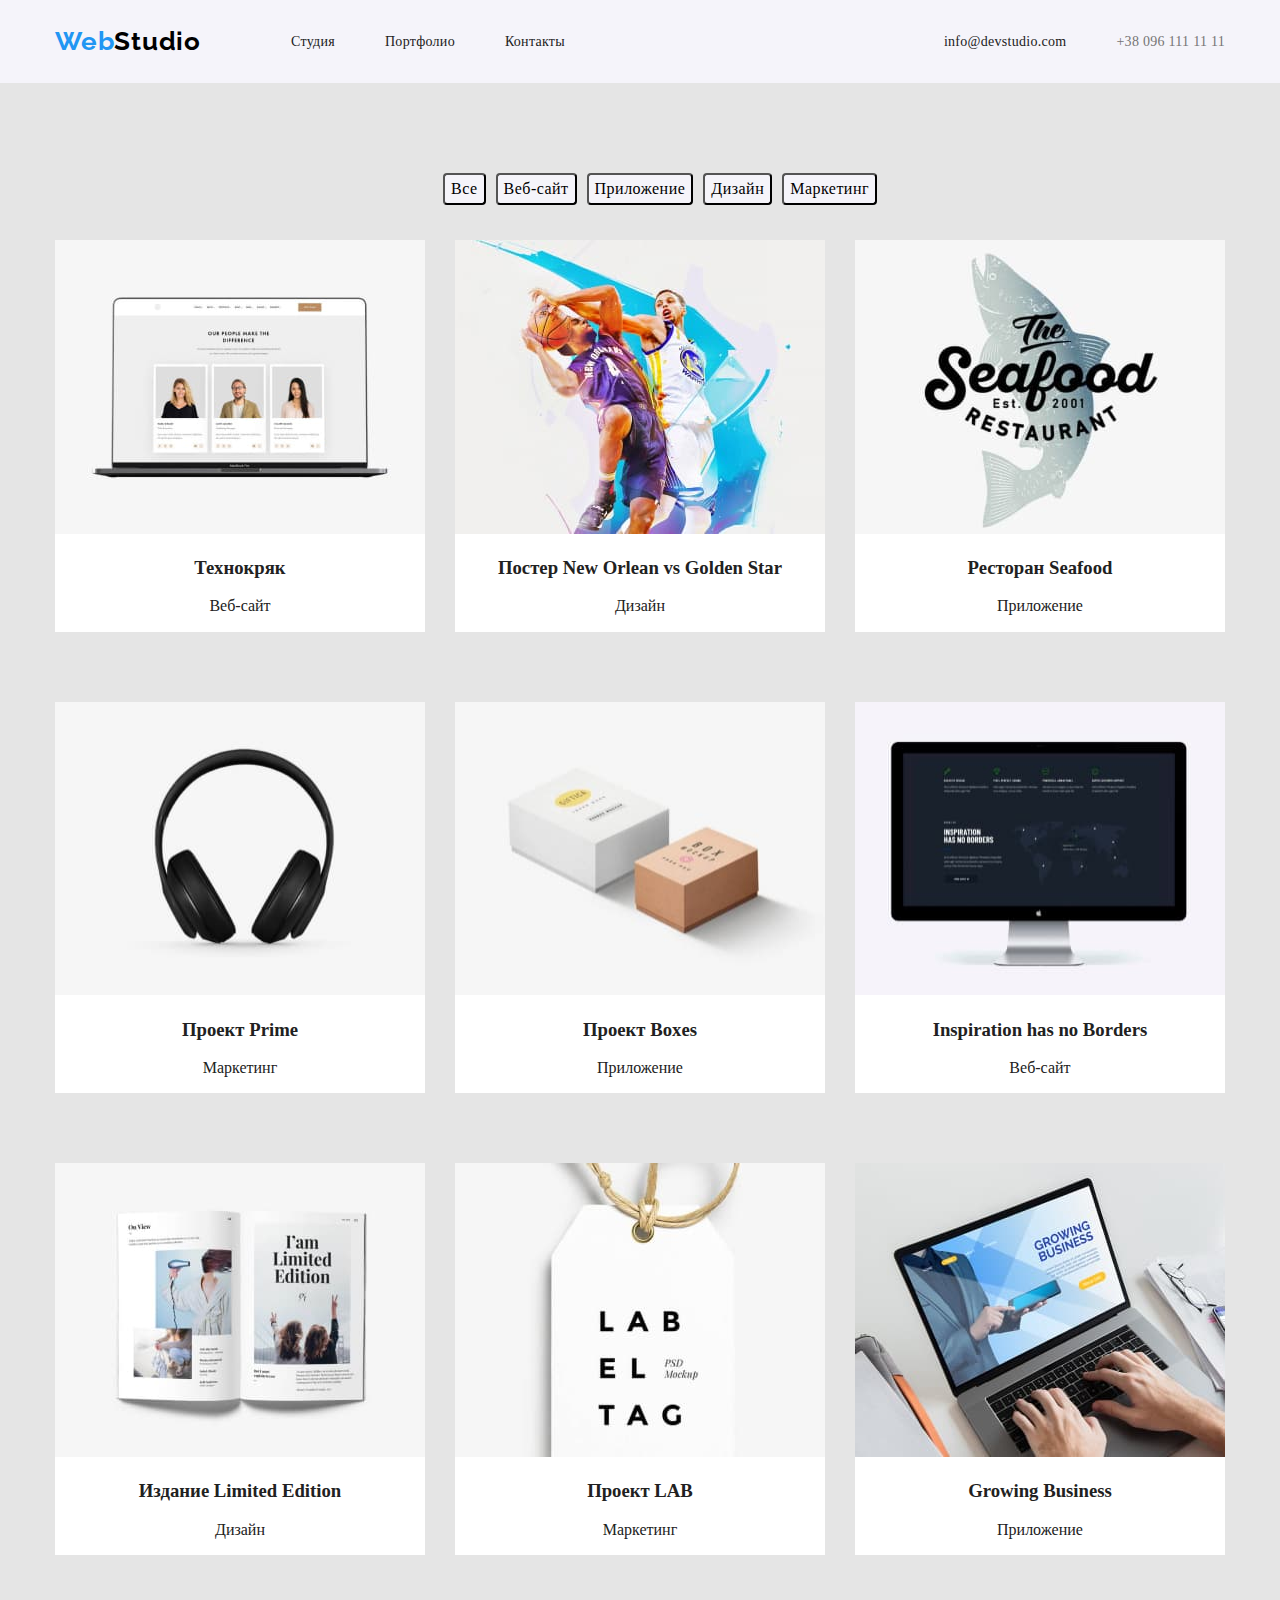
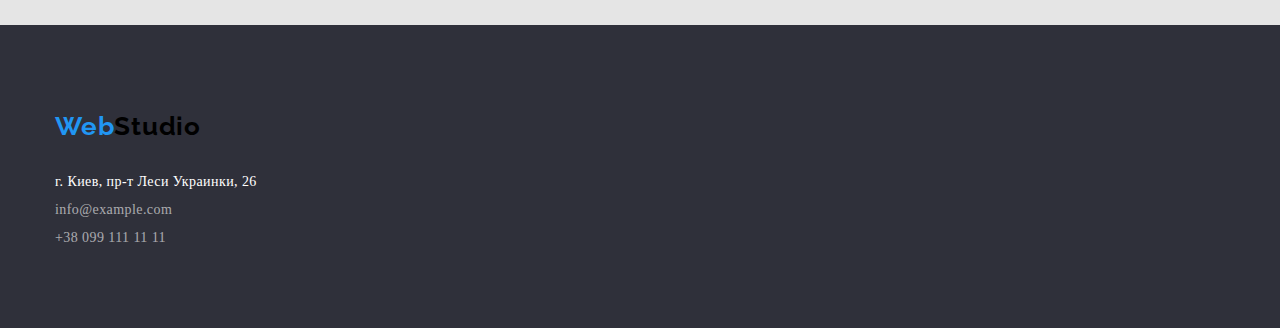
==== portfolio.html @ c4029fe8 "upload" ====
<!DOCTYPE html>
<html lang="ru">
  <head>
    <meta charset="UTF-8" />
    <meta http-equiv="X-UA-Compatible" content="IE=edge" />
    <meta name="viewport" content="width=device-width, initial-scale=1.0" />
    <title>Portfolio</title>
    <link rel="stylesheet" href="./style.css/modern-normalize.css" />
    <link rel="stylesheet" href="./style.css/style.css" />
    <link rel="preconnect" href="https://fonts.googleapis.com" />
    <link rel="preconnect" href="https://fonts.gstatic.com" crossorigin />
    <link
      href="https://fonts.googleapis.com/css2?family=Raleway:wght@700&family=Roboto:wght@400;500;700;900&display=swap"
      rel="stylesheet"
    />
  </head>

  <body>
    <div class="body">
      <!--Шапка сайта-->
      <header class="head">
        <div class="container">
          <div class="top-head">
            <h3 class="logo">
              <a href="./index.html"
                ><span class="first-logo">Web</span
                ><span class="second-logo">Studio</span></a
              >
            </h3>

            <nav>
              <ul class="menu">
                <li><a class="menu-link" href="./index.html">Студия</a></li>
                <li>
                  <a class="menu-link" href="./portfolio.html">Портфолио</a>
                </li>
                <li><a class="menu-link" href="#">Контакты</a></li>
              </ul>
            </nav>

            <ul class="menu-tel">
              <li>
                <a class="menu-link" href="mailto:info@devstudio.com"
                  >info@devstudio.com</a
                >
              </li>
              <li></li>
              <li>
                <a class="menu-number" href="tel:+380961111111"
                  >+38 096 111 11 11</a
                >
              </li>
            </ul>
          </div>
        </div>
      </header>

      <!--Портфолио-->
      <main class="portfolio-main">
        <div class="container">
          <ul class="portfolio-menu">
            <li><button class="portfolio-button" type="button">Все</button></li>
            <li>
              <button class="portfolio-button" type="button">Веб-сайт</button>
            </li>
            <li>
              <button class="portfolio-button" type="button">Приложение</button>
            </li>
            <li>
              <button class="portfolio-button" type="button">Дизайн</button>
            </li>
            <li>
              <button class="portfolio-button" type="button">Маркетинг</button>
            </li>
          </ul>

          <ul class="portfolio">
            <li>
              <img
                class="portfolio-foto"
                src="./images/img1.jpg"
                alt="лептоп"
              />
              <h3>Технокряк</h3>
              <p>Веб-сайт</p>
            </li>
            <li>
              <img
                class="portfolio-foto"
                src="./images/img2.jpg"
                alt="баскетболисты"
              />
              <h3>Постер New Orlean vs Golden Star</h3>
              <p>Дизайн</p>
            </li>
            <li>
              <img
                class="portfolio-foto"
                src="./images/img3.jpg"
                alt="ресторанный лейбл"
              />
              <h3>Ресторан Seafood</h3>
              <p>Приложение</p>
            </li>
            <li>
              <img
                class="portfolio-foto"
                src="./images/img4.jpg"
                alt="наушники"
              />
              <h3>Проект Prime</h3>
              <p>Маркетинг</p>
            </li>
            <li>
              <img
                class="portfolio-foto"
                src="./images/img5.jpg"
                alt="две коробки"
              />
              <h3>Проект Boxes</h3>
              <p>Приложение</p>
            </li>
            <li>
              <img
                class="portfolio-foto"
                src="./images/img6.jpg"
                alt="монитор"
              />
              <h3>Inspiration has no Borders</h3>
              <p>Веб-сайт</p>
            </li>
            <li>
              <img
                class="portfolio-foto"
                src="./images/img7.jpg"
                alt="буклет"
              />
              <h3>Издание Limited Edition</h3>
              <p>Дизайн</p>
            </li>
            <li>
              <img class="portfolio-foto" src="./images/img8.jpg" alt="лейбл" />
              <h3>Проект LAB</h3>
              <p>Маркетинг</p>
            </li>
            <li>
              <img
                class="portfolio-foto"
                src="./images/img9.jpg"
                alt="ноутбук"
              />
              <h3>Growing Business</h3>
              <p>Приложение</p>
            </li>
          </ul>
        </div>
      </main>

      <!-- Подвал -->
      <footer class="footer">
        <div class="container">
          <div class="footer-logo">
            <h3 class="logo">
              <a href="#"
                ><span class="first-logo">Web</span
                ><span class="second-logo">Studio</span></a
              >
            </h3>
          </div>
          <address>
            <ul class="footer-adress">
              <li>
                <a
                  class="footer-adress-str"
                  href="https://goo.gl/maps/uQqDVaKPQXahRZEBA"
                >
                  г. Киев, пр-т Леси Украинки, 26</a
                >
              </li>
              <li>
                <a class="footer-mail" href="maiolto:info@example.com"
                  >info@example.com</a
                >
              </li>
              <li>
                <a class="footer-mail" href="tel:+380991111111"
                  >+38 099 111 11 11</a
                >
              </li>
            </ul>
          </address>
        </div>
      </footer>
    </div>
  </body>
</html>
---- style.css/style.css ----
:root {
  --background-main: #ffffff;
  --background-hero: #2f303a;
  --total-color: #e5e5e5;
  --team-color: #f5f4fa;
  --blue: #2196f3;
  --text-color: #212121;

  --logofont: Raleway;
  --mainfont: Roboto;
}
/*------------------------------------------------------------*/

.body {
  font-family: var(--mainfont) Verdana, Geneva, Tahoma;
  color: var(--text-color);
}

.container {
  width: 1200px;
  margin-left: auto;
  margin-right: auto;
  margin-bottom: 0px;
  padding-left: 15px;
  padding-right: 15px;
  /* border: 1px #000 solid; */
}
/*------------------------------------------------------------*/

/*Шапка сайта*/
.head {
  background-color: var(--team-color);

}

.top-head {
  display: flex;
  align-items: center;

}

.first-logo {
  color: var(--blue);

}

.second-logo {
  color: #000;

}

.logo {
  margin-right: 90px;

  font-family: var(--logofont);
  font-weight: 700;
  font-size: 26px;
  line-height: 1.2;
  letter-spacing: 0.03em;

}

.logo a {
  text-decoration: none;

}

.menu {
  display: flex;
  padding-left: 0;

  font-weight: 500;
  font-size: 14px;
  line-height: 1.1;
  letter-spacing: 0.02em;

  list-style: none;
}

.menu a {
  text-decoration: none;

}

.menu :not(:first-child) {
  margin-left: 50px;

}

.menu-link {
  padding-top: 10px;
  padding-bottom: 10px;

  font-weight: 500;
  font-size: 14px;
  line-height: 1.1;
  letter-spacing: 0.02em;

  color: #212121;
  text-decoration: none;
  
}

.menu-link:hover,
.menu-link:focus {
  color: var(--blue);

}

.menu-tel {
  display: flex;

  margin-left: auto;
  padding-left: 0;

  list-style: none;
}


.menu-number {
  padding-top: 10px;
  padding-bottom: 10px;
  margin-left: 50px;

  font-weight: 500;
  font-size: 14px;
  line-height: 1.1;
  letter-spacing: 0.02em;

  color: #757575;
  text-decoration: none;
}

.menu-number:hover,
.menu-number:focus {
  color: var(--blue);
}

/*------------------------------------------------------------*/
/*Герой*/
.hero {
  padding-top: 200px;
  padding-bottom: 200px;

  background-color: var(--background-hero);

  text-align: center;
}
.hero-text {
  margin-top: 0px;
  margin-bottom: 0;
  padding-top: 0;
  

  font-weight: 900;
  font-size: 44px;
  line-height: 1.4;
  letter-spacing: 0.06em;
  text-transform: uppercase;

  color: #ffffff;
}

.hero-button {
  min-width: 200px;
  margin-top: 40px;
  border-radius: 5px;
  padding: 10px 32px;

  font-weight: 700;
  font-size: 16px;
  line-height: 1.9;
  letter-spacing: 0.06em;

  border-style: inherit;
  background-color: var(--blue);
  color: #ffffff;
}

/*------------------------------------------------------------*/
/*Приимущества*/

.advantages-block{
  padding-top: 80px;
  padding-bottom: 80px;

}

.advantages {
  /* text-align: center; */
  padding-left: 0;
  margin-top: 0;
  margin-bottom: 0;
  gap: 30px;
  padding-top: 0;

  display: flex;
  justify-content: space-between;

  list-style: none;

}

.cadvantages h3 {
  font-weight: 700;
  font-size: 14px;
  line-height: 1.1;
  letter-spacing: 0.03em;
  text-transform: uppercase;

}

.advantages p {
  font-weight: 400;
  font-size: 14px;
  line-height: 24px;
  letter-spacing: 0.03em;

  color: #757575;
}

/*------------------------------------------------------------*/
/*Задачи*/

.task-container{
  padding-top:20px ;
  padding-bottom: 90px;

}

.task-text {
  margin-top: 0;
  margin-bottom: 50px;

  font-weight: 700;
  font-size: 36px;
  line-height: 1.2;
  text-align: center;
  letter-spacing: 0.03em;

}

.task-photo {
  padding-left: 0;
  margin-bottom: 0;
  margin-top: 0;

  display: flex;
  justify-content: space-between;
  
  list-style: none;

}

/*------------------------------------------------------------*/
/*Команда*/
.team {
  padding-top: 90px;
  padding-bottom: 90px;

  background-color: var(--team-color);

}
.team-text {
  margin-top: 0;
  margin-bottom: 50px;

  font-weight: 700;
  font-size: 36px;
  line-height: 1.2;
  text-align: center;
  letter-spacing: 0.03em;

}

.team-photo {
  padding-left: 0;
  margin-top: 0;
  margin-bottom: 0;

  display: flex;
  justify-content: space-between;

  list-style: none;

}
.team-photo h3 {
  font-weight: 500;
  font-size: 16px;
  line-height: 1.2;
  text-align: center;
  letter-spacing: 0.03em;

}

.team-photo > li {
  background-color: var(--background-main);
  
  box-shadow: 0px 1px 3px rgba(0, 0, 0, 0.12), 0px 1px 1px rgba(0, 0, 0, 0.14), 0px 2px 1px rgba(0, 0, 0, 0.2);
  border-radius: 0px 0px 4px 4px;
}

.team-photo p {
  font-style: normal;
  font-weight: 400;
  font-size: 16px;
  line-height: 1.2;
  text-align: center;
  letter-spacing: 0.03em;

  color: #757575;

}
/*------------------------------------------------------------*/
/* Подвал */
.footer {
  padding-top: 60px;
  padding-bottom: 60px;

  background-color: var(--background-hero);

}
.footer-logo {
  padding-top: 0;
  
}

.footer-adress {
  margin-top: 0;
  padding-left: 0;
  
  list-style: none;

}

.footer-adress a {
  text-decoration: none;

}

.footer-adress-str {
  font-style: normal;
  font-weight: 400;
  font-size: 14px;
  line-height: 2;
  letter-spacing: 0.03em;

  color: #ffffff;

}

.footer-adress-str:hover,
.footer-adress-str:focus {
  color: var(--blue);

}

.footer-mail {
  font-style: normal;
  font-weight: 400;
  font-size: 14px;
  line-height: 2;
  letter-spacing: 0.03em;

  color: rgba(255, 255, 255, 0.6);

}

.footer-mail:hover,
.footer-mail:focus {
  color: var(--blue);

}

/*------------------------------------------------------------*/
.portfolio-main {
  padding-top: 90px;

  background-color: #e5e5e5;
  
}

.portfolio {
  display: flex;
  flex-wrap: wrap;

  padding-left: 0px;
  margin-top: 35px;
  margin-bottom: 0;

  list-style: none;
  text-align: center;
  
}


.portfolio > li {

  margin-bottom: 70px;
  margin-right: 30px;
  width: calc((100% - 60px) /3);

  background-color: var(--background-main);

}
.portfolio > li:nth-child(3n){
  margin-right: 0;

}

.portfolio-foto {
  width:100%;
  
}
.portfolio-menu {
  display: flex;
  justify-content: center;
  gap: 10px;
  margin-top: 0;
  list-style: none;

}

.portfolio-button {
  margin-top: 0;
  border-radius: 4px;

  /* font-style: normal; */
  font-weight: 500;
  font-size: 16px;
  line-height: 1.6;
  text-align: center;
  letter-spacing: 0.03em;

  background: #f5f4fa;
  
  cursor: pointer;
}
.portfolio-button:hover,
.portfolio-button:focus {
  color: #ffffff;
  background: #2196f3;
  box-shadow: 0px 3px 1px rgba(0, 0, 0, 0.1), 0px 1px 2px rgba(0, 0, 0, 0.08),
    0px 2px 2px rgba(0, 0, 0, 0.12);
}
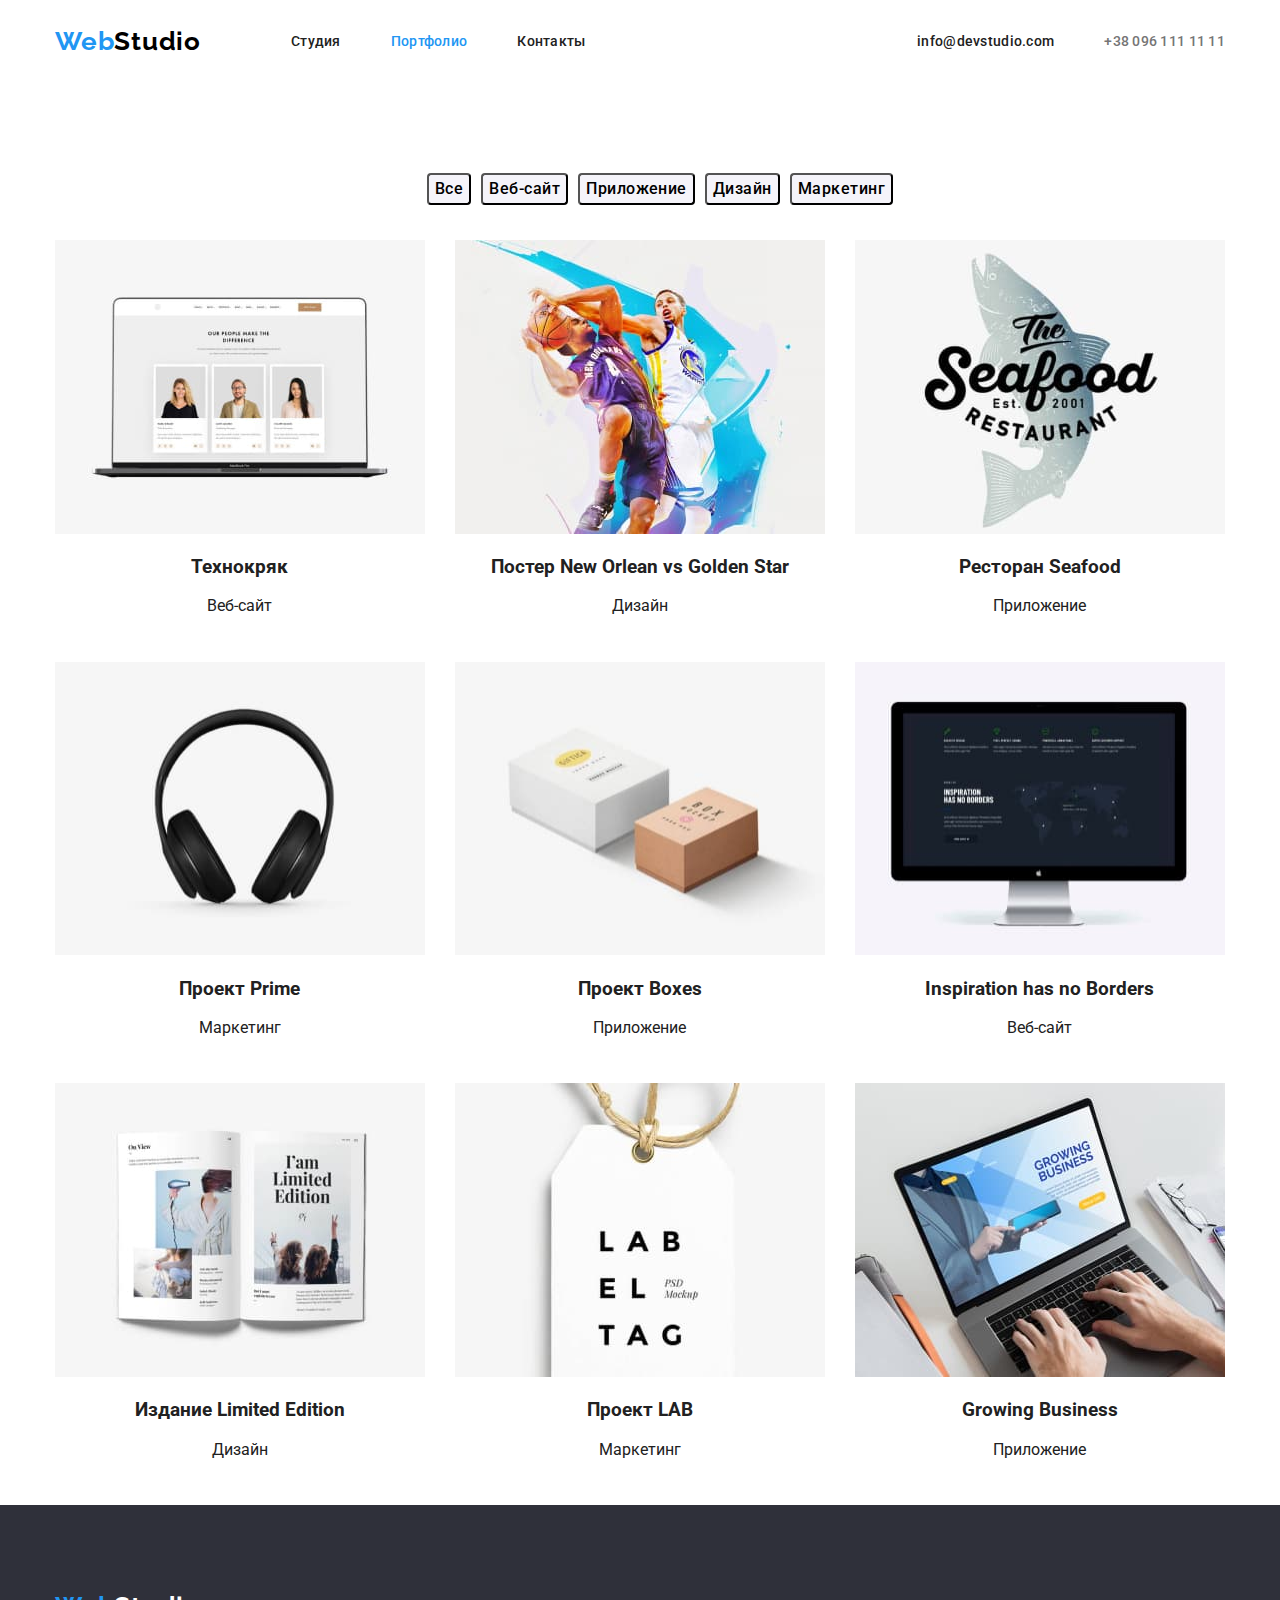
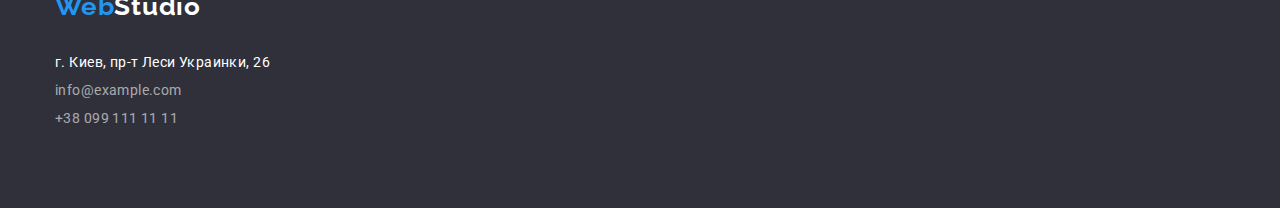
==== commit 0f20d3a7: "modified" ====
--- a/portfolio.html
+++ b/portfolio.html
@@ -15,8 +15,8 @@
     />
   </head>
 
-  <body>
-    <div class="body">
+  <body  class="body">
+    
       <!--Шапка сайта-->
       <header class="head">
         <div class="container">
@@ -32,7 +32,7 @@
               <ul class="menu">
                 <li><a class="menu-link" href="./index.html">Студия</a></li>
                 <li>
-                  <a class="menu-link" href="./portfolio.html">Портфолио</a>
+                  <a class="menu-link, activ" href="./portfolio.html">Портфолио</a>
                 </li>
                 <li><a class="menu-link" href="#">Контакты</a></li>
               </ul>
@@ -75,7 +75,7 @@
           </ul>
 
           <ul class="portfolio">
-            <li>
+            <li><a href="#">
               <img
                 class="portfolio-foto"
                 src="./images/img1.jpg"
@@ -83,8 +83,9 @@
               />
               <h3>Технокряк</h3>
               <p>Веб-сайт</p>
-            </li>
-            <li>
+            </a>
+            </li>
+            <li><a href="#">
               <img
                 class="portfolio-foto"
                 src="./images/img2.jpg"
@@ -92,8 +93,9 @@
               />
               <h3>Постер New Orlean vs Golden Star</h3>
               <p>Дизайн</p>
-            </li>
-            <li>
+            </a>
+            </li>
+            <li><a href="#">
               <img
                 class="portfolio-foto"
                 src="./images/img3.jpg"
@@ -101,8 +103,9 @@
               />
               <h3>Ресторан Seafood</h3>
               <p>Приложение</p>
-            </li>
-            <li>
+            </a>
+            </li>
+            <li><a href="#">
               <img
                 class="portfolio-foto"
                 src="./images/img4.jpg"
@@ -110,8 +113,9 @@
               />
               <h3>Проект Prime</h3>
               <p>Маркетинг</p>
-            </li>
-            <li>
+            </a>
+            </li>
+            <li><a href="#">
               <img
                 class="portfolio-foto"
                 src="./images/img5.jpg"
@@ -119,8 +123,9 @@
               />
               <h3>Проект Boxes</h3>
               <p>Приложение</p>
-            </li>
-            <li>
+            </a>
+            </li>
+            <li><a href="#">
               <img
                 class="portfolio-foto"
                 src="./images/img6.jpg"
@@ -128,8 +133,9 @@
               />
               <h3>Inspiration has no Borders</h3>
               <p>Веб-сайт</p>
-            </li>
-            <li>
+            </a>
+            </li>
+            <li><a href="#">
               <img
                 class="portfolio-foto"
                 src="./images/img7.jpg"
@@ -137,13 +143,15 @@
               />
               <h3>Издание Limited Edition</h3>
               <p>Дизайн</p>
-            </li>
-            <li>
+            </a>
+            </li>
+            <li><a href="#">
               <img class="portfolio-foto" src="./images/img8.jpg" alt="лейбл" />
               <h3>Проект LAB</h3>
               <p>Маркетинг</p>
-            </li>
-            <li>
+            </a>
+            </li>
+            <li><a href="">
               <img
                 class="portfolio-foto"
                 src="./images/img9.jpg"
@@ -151,6 +159,7 @@
               />
               <h3>Growing Business</h3>
               <p>Приложение</p>
+            </a>
             </li>
           </ul>
         </div>
@@ -163,7 +172,7 @@
             <h3 class="logo">
               <a href="#"
                 ><span class="first-logo">Web</span
-                ><span class="second-logo">Studio</span></a
+                ><span class="second-logo-footer">Studio</span></a
               >
             </h3>
           </div>
@@ -191,6 +200,6 @@
           </address>
         </div>
       </footer>
-    </div>
+    
   </body>
 </html>
--- a/style.css/style.css
+++ b/style.css/style.css
@@ -12,7 +12,7 @@
 /*------------------------------------------------------------*/
 
 .body {
-  font-family: var(--mainfont) Verdana, Geneva, Tahoma;
+  font-family: var(--mainfont), sans-serif;
   color: var(--text-color);
 }
 
@@ -28,10 +28,6 @@
 /*------------------------------------------------------------*/
 
 /*Шапка сайта*/
-.head {
-  background-color: var(--team-color);
-
-}
 
 .top-head {
   display: flex;
@@ -47,6 +43,12 @@
 .second-logo {
   color: #000;
 
+}
+
+
+
+.second-logo-footer{
+  color: var(--background-main);
 }
 
 .logo {
@@ -86,6 +88,11 @@
   margin-left: 50px;
 
 }
+.menu-link,
+.activ{
+  color: var(--blue);
+
+}
 
 .menu-link {
   padding-top: 10px;
@@ -96,10 +103,12 @@
   line-height: 1.1;
   letter-spacing: 0.02em;
 
-  color: #212121;
-  text-decoration: none;
-  
-}
+  color: var(--text-color);
+  text-decoration: none;
+  
+}
+
+
 
 .menu-link:hover,
 .menu-link:focus {
@@ -158,7 +167,7 @@
   letter-spacing: 0.06em;
   text-transform: uppercase;
 
-  color: #ffffff;
+  color: var(--background-main);
 }
 
 .hero-button {
@@ -174,7 +183,7 @@
 
   border-style: inherit;
   background-color: var(--blue);
-  color: #ffffff;
+  color: var(--background-main);
 }
 
 /*------------------------------------------------------------*/
@@ -201,12 +210,13 @@
 
 }
 
-.cadvantages h3 {
+.advantages h3 {
   font-weight: 700;
   font-size: 14px;
   line-height: 1.1;
   letter-spacing: 0.03em;
   text-transform: uppercase;
+
 
 }
 
@@ -345,7 +355,7 @@
   line-height: 2;
   letter-spacing: 0.03em;
 
-  color: #ffffff;
+  color: var(--background-main);
 
 }
 
@@ -375,8 +385,6 @@
 /*------------------------------------------------------------*/
 .portfolio-main {
   padding-top: 90px;
-
-  background-color: #e5e5e5;
   
 }
 
@@ -392,11 +400,15 @@
   text-align: center;
   
 }
+.portfolio a{
+  text-decoration: none;
+  color: var(--text-color);
+}
 
 
 .portfolio > li {
 
-  margin-bottom: 70px;
+  margin-bottom: 30px;
   margin-right: 30px;
   width: calc((100% - 60px) /3);
 
@@ -410,6 +422,7 @@
 
 .portfolio-foto {
   width:100%;
+  
   
 }
 .portfolio-menu {
@@ -432,14 +445,14 @@
   text-align: center;
   letter-spacing: 0.03em;
 
-  background: #f5f4fa;
+  background: var(--team-color);
   
   cursor: pointer;
 }
 .portfolio-button:hover,
 .portfolio-button:focus {
-  color: #ffffff;
-  background: #2196f3;
+  color: var(--background-main);
+  background: var(--blue);
   box-shadow: 0px 3px 1px rgba(0, 0, 0, 0.1), 0px 1px 2px rgba(0, 0, 0, 0.08),
     0px 2px 2px rgba(0, 0, 0, 0.12);
 }
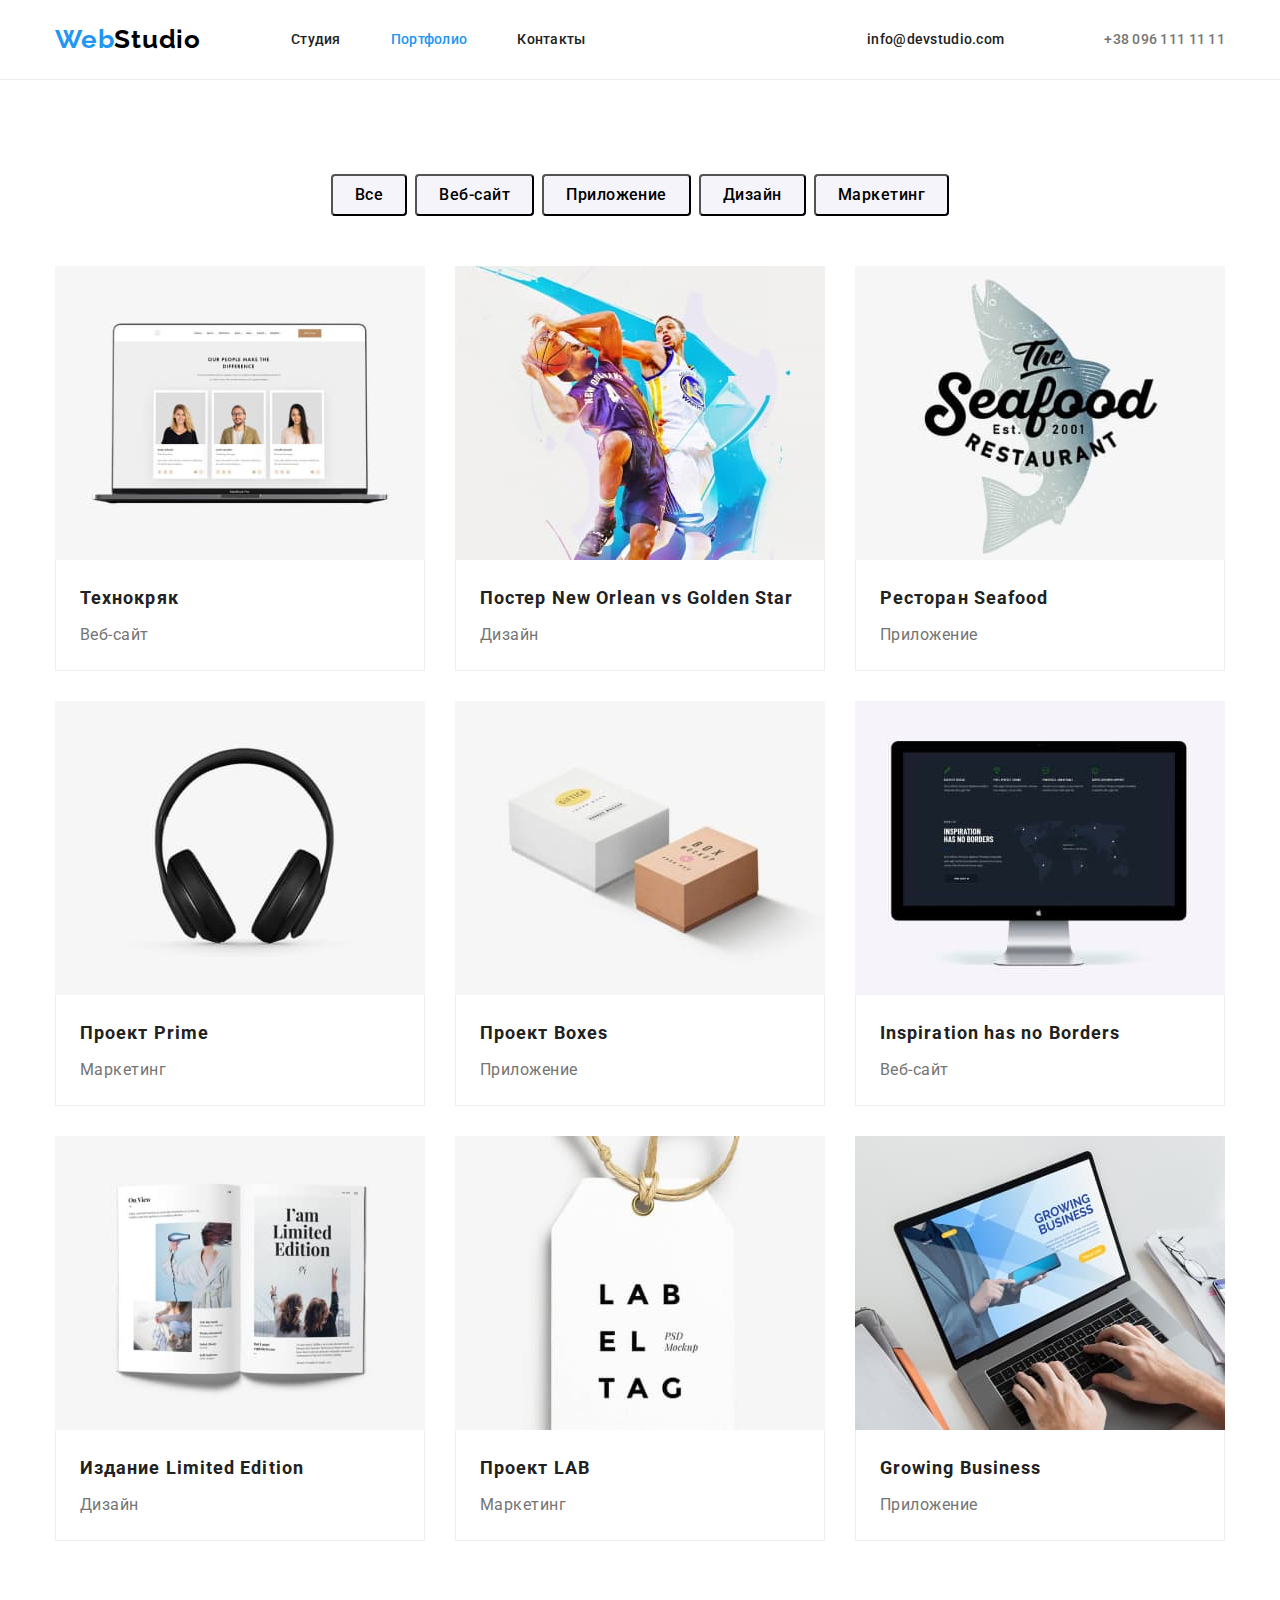
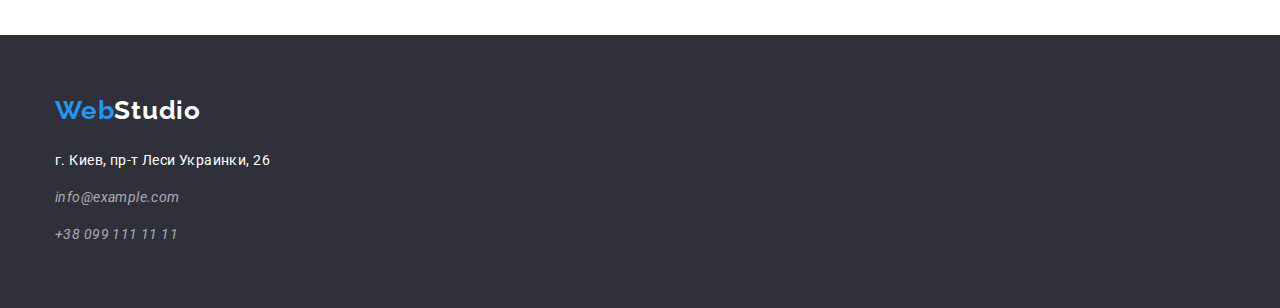
==== commit 242b2ee7: "modified" ====
--- a/portfolio.html
+++ b/portfolio.html
@@ -57,6 +57,7 @@
 
       <!--Портфолио-->
       <main class="portfolio-main">
+        <div class="section">
         <div class="container">
           <ul class="portfolio-menu">
             <li><button class="portfolio-button" type="button">Все</button></li>
@@ -81,8 +82,10 @@
                 src="./images/img1.jpg"
                 alt="лептоп"
               />
+              <div class="portfolio-title">
               <h3>Технокряк</h3>
               <p>Веб-сайт</p>
+            </div>
             </a>
             </li>
             <li><a href="#">
@@ -91,8 +94,10 @@
                 src="./images/img2.jpg"
                 alt="баскетболисты"
               />
+              <div class="portfolio-title">
               <h3>Постер New Orlean vs Golden Star</h3>
               <p>Дизайн</p>
+            </div>
             </a>
             </li>
             <li><a href="#">
@@ -101,8 +106,10 @@
                 src="./images/img3.jpg"
                 alt="ресторанный лейбл"
               />
+              <div class="portfolio-title">
               <h3>Ресторан Seafood</h3>
               <p>Приложение</p>
+            </div>
             </a>
             </li>
             <li><a href="#">
@@ -111,8 +118,10 @@
                 src="./images/img4.jpg"
                 alt="наушники"
               />
+              <div class="portfolio-title">
               <h3>Проект Prime</h3>
               <p>Маркетинг</p>
+            </div>
             </a>
             </li>
             <li><a href="#">
@@ -121,8 +130,10 @@
                 src="./images/img5.jpg"
                 alt="две коробки"
               />
+              <div class="portfolio-title">
               <h3>Проект Boxes</h3>
               <p>Приложение</p>
+            </div>
             </a>
             </li>
             <li><a href="#">
@@ -131,8 +142,10 @@
                 src="./images/img6.jpg"
                 alt="монитор"
               />
+              <div class="portfolio-title">
               <h3>Inspiration has no Borders</h3>
               <p>Веб-сайт</p>
+            </div>
             </a>
             </li>
             <li><a href="#">
@@ -141,14 +154,18 @@
                 src="./images/img7.jpg"
                 alt="буклет"
               />
+              <div class="portfolio-title">
               <h3>Издание Limited Edition</h3>
               <p>Дизайн</p>
+            </div>
             </a>
             </li>
             <li><a href="#">
               <img class="portfolio-foto" src="./images/img8.jpg" alt="лейбл" />
+              <div class="portfolio-title">
               <h3>Проект LAB</h3>
               <p>Маркетинг</p>
+              </div>
             </a>
             </li>
             <li><a href="">
@@ -157,49 +174,52 @@
                 src="./images/img9.jpg"
                 alt="ноутбук"
               />
+              <div class="portfolio-title">
               <h3>Growing Business</h3>
               <p>Приложение</p>
+            </div>
             </a>
             </li>
           </ul>
         </div>
+        </div>
       </main>
 
       <!-- Подвал -->
-      <footer class="footer">
-        <div class="container">
-          <div class="footer-logo">
-            <h3 class="logo">
-              <a href="#"
-                ><span class="first-logo">Web</span
-                ><span class="second-logo-footer">Studio</span></a
-              >
-            </h3>
-          </div>
-          <address>
-            <ul class="footer-adress">
-              <li>
-                <a
-                  class="footer-adress-str"
-                  href="https://goo.gl/maps/uQqDVaKPQXahRZEBA"
-                >
-                  г. Киев, пр-т Леси Украинки, 26</a
-                >
-              </li>
-              <li>
-                <a class="footer-mail" href="maiolto:info@example.com"
-                  >info@example.com</a
-                >
-              </li>
-              <li>
-                <a class="footer-mail" href="tel:+380991111111"
-                  >+38 099 111 11 11</a
-                >
-              </li>
-            </ul>
-          </address>
-        </div>
-      </footer>
+     
+      
+    <footer class="footer">
+      <div class="container">
+        
+        
+            <a  class="logo second" href="#"
+              ><span class="first-logo">Web</span
+              ><span class="second-logo-footer">Studio</span></a
+            >
+        
     
-  </body>
+        <address>
+          <ul class="footer-adress">
+            <li>
+              <a
+                class="footer-adress-str"
+                href="https://goo.gl/maps/uQqDVaKPQXahRZEBA"
+              >
+                г. Киев, пр-т Леси Украинки, 26
+              </a>
+            </li>
+            <li>
+              <a class="footer-mail" href="maiolto:info@example.com"
+                >info@example.com</a
+              >
+            </li>
+            <li>
+              <a class="footer-mail" href="tel:+380991111111"
+                >+38 099 111 11 11</a
+              >
+            </li>
+          </ul>
+        </address>
+      </div>
+    </footer>
 </html>
--- a/style.css/style.css
+++ b/style.css/style.css
@@ -20,34 +20,47 @@
   width: 1200px;
   margin-left: auto;
   margin-right: auto;
-  margin-bottom: 0px;
   padding-left: 15px;
   padding-right: 15px;
-  /* border: 1px #000 solid; */
 }
 /*------------------------------------------------------------*/
 
 /*Шапка сайта*/
+.head {
+  border-bottom: 1px solid #ececec;
+}
+
+a {
+  text-decoration: none;
+}
+
+ul {
+  list-style: none;
+}
+
+h1,
+h2,
+h3,
+p,
+ul {
+  padding: 0;
+  margin: 0;
+}
 
 .top-head {
   display: flex;
   align-items: center;
-
 }
 
 .first-logo {
   color: var(--blue);
-
 }
 
 .second-logo {
   color: #000;
-
-}
-
-
-
-.second-logo-footer{
+}
+
+.second-logo-footer {
   color: var(--background-main);
 }
 
@@ -59,12 +72,6 @@
   font-size: 26px;
   line-height: 1.2;
   letter-spacing: 0.03em;
-
-}
-
-.logo a {
-  text-decoration: none;
-
 }
 
 .menu {
@@ -75,28 +82,24 @@
   font-size: 14px;
   line-height: 1.1;
   letter-spacing: 0.02em;
-
-  list-style: none;
-}
-
-.menu a {
-  text-decoration: none;
-
 }
 
 .menu :not(:first-child) {
   margin-left: 50px;
-
 }
 .menu-link,
-.activ{
-  color: var(--blue);
-
+.activ {
+  padding: 32px 0;
+
+  display: block;
+
+  color: var(--blue);
 }
 
 .menu-link {
-  padding-top: 10px;
-  padding-bottom: 10px;
+  padding: 32px 0;
+
+  display: block;
 
   font-weight: 500;
   font-size: 14px;
@@ -104,16 +107,11 @@
   letter-spacing: 0.02em;
 
   color: var(--text-color);
-  text-decoration: none;
-  
-}
-
-
+}
 
 .menu-link:hover,
 .menu-link:focus {
   color: var(--blue);
-
 }
 
 .menu-tel {
@@ -121,15 +119,15 @@
 
   margin-left: auto;
   padding-left: 0;
-
-  list-style: none;
-}
-
+}
+.menu-tel {
+  gap: 50px;
+}
 
 .menu-number {
-  padding-top: 10px;
-  padding-bottom: 10px;
-  margin-left: 50px;
+  padding: 32px 0;
+
+  display: block;
 
   font-weight: 500;
   font-size: 14px;
@@ -137,7 +135,6 @@
   letter-spacing: 0.02em;
 
   color: #757575;
-  text-decoration: none;
 }
 
 .menu-number:hover,
@@ -156,11 +153,6 @@
   text-align: center;
 }
 .hero-text {
-  margin-top: 0px;
-  margin-bottom: 0;
-  padding-top: 0;
-  
-
   font-weight: 900;
   font-size: 44px;
   line-height: 1.4;
@@ -189,35 +181,29 @@
 /*------------------------------------------------------------*/
 /*Приимущества*/
 
-.advantages-block{
-  padding-top: 80px;
-  padding-bottom: 80px;
-
+.advantages-block {
+  padding-top: 94px;
+  padding-bottom: 94px;
 }
 
 .advantages {
-  /* text-align: center; */
-  padding-left: 0;
-  margin-top: 0;
-  margin-bottom: 0;
   gap: 30px;
-  padding-top: 0;
 
   display: flex;
   justify-content: space-between;
-
-  list-style: none;
-
+}
+
+.advantages > li {
+  width: 270px;
 }
 
 .advantages h3 {
+  margin-bottom: 10px;
   font-weight: 700;
   font-size: 14px;
   line-height: 1.1;
   letter-spacing: 0.03em;
   text-transform: uppercase;
-
-
 }
 
 .advantages p {
@@ -232,14 +218,11 @@
 /*------------------------------------------------------------*/
 /*Задачи*/
 
-.task-container{
-  padding-top:20px ;
-  padding-bottom: 90px;
-
+.task-container {
+  padding-bottom: 94px;
 }
 
 .task-text {
-  margin-top: 0;
   margin-bottom: 50px;
 
   font-weight: 700;
@@ -247,32 +230,29 @@
   line-height: 1.2;
   text-align: center;
   letter-spacing: 0.03em;
-
 }
 
 .task-photo {
-  padding-left: 0;
-  margin-bottom: 0;
-  margin-top: 0;
-
-  display: flex;
-  justify-content: space-between;
-  
-  list-style: none;
-
+  padding: 0;
+  margin: 0;
+
+  display: flex;
+
+  gap: 30px;
+}
+.task-photo img {
+  display: block;
 }
 
 /*------------------------------------------------------------*/
 /*Команда*/
 .team {
-  padding-top: 90px;
-  padding-bottom: 90px;
+  padding-top: 94px;
+  padding-bottom: 94px;
 
   background-color: var(--team-color);
-
 }
 .team-text {
-  margin-top: 0;
   margin-bottom: 50px;
 
   font-weight: 700;
@@ -280,38 +260,43 @@
   line-height: 1.2;
   text-align: center;
   letter-spacing: 0.03em;
-
 }
 
 .team-photo {
-  padding-left: 0;
-  margin-top: 0;
-  margin-bottom: 0;
+  padding: 0;
+  margin: 0;
 
   display: flex;
   justify-content: space-between;
-
-  list-style: none;
-
-}
+}
+
+.team-photo img {
+  display: block;
+}
+
+.team-title {
+  padding: 30px 5px;
+}
+
 .team-photo h3 {
+  margin-bottom: 10px;
+
   font-weight: 500;
   font-size: 16px;
   line-height: 1.2;
   text-align: center;
   letter-spacing: 0.03em;
-
 }
 
 .team-photo > li {
   background-color: var(--background-main);
-  
-  box-shadow: 0px 1px 3px rgba(0, 0, 0, 0.12), 0px 1px 1px rgba(0, 0, 0, 0.14), 0px 2px 1px rgba(0, 0, 0, 0.2);
+
+  box-shadow: 0px 1px 3px rgba(0, 0, 0, 0.12), 0px 1px 1px rgba(0, 0, 0, 0.14),
+    0px 2px 1px rgba(0, 0, 0, 0.2);
   border-radius: 0px 0px 4px 4px;
 }
 
 .team-photo p {
-  font-style: normal;
   font-weight: 400;
   font-size: 16px;
   line-height: 1.2;
@@ -319,7 +304,6 @@
   letter-spacing: 0.03em;
 
   color: #757575;
-
 }
 /*------------------------------------------------------------*/
 /* Подвал */
@@ -328,27 +312,22 @@
   padding-bottom: 60px;
 
   background-color: var(--background-hero);
-
-}
-.footer-logo {
-  padding-top: 0;
-  
+}
+
+.second {
+  display: inline-block;
+
+  margin-bottom: 20px;
 }
 
 .footer-adress {
-  margin-top: 0;
   padding-left: 0;
-  
-  list-style: none;
-
-}
-
-.footer-adress a {
-  text-decoration: none;
-
 }
 
 .footer-adress-str {
+  display: inline-block;
+  margin-bottom: 9px;
+
   font-style: normal;
   font-weight: 400;
   font-size: 14px;
@@ -356,89 +335,102 @@
   letter-spacing: 0.03em;
 
   color: var(--background-main);
-
 }
 
 .footer-adress-str:hover,
 .footer-adress-str:focus {
   color: var(--blue);
-
 }
 
 .footer-mail {
-  font-style: normal;
   font-weight: 400;
   font-size: 14px;
   line-height: 2;
   letter-spacing: 0.03em;
 
   color: rgba(255, 255, 255, 0.6);
-
+}
+.footer-mail {
+  margin-bottom: 9px;
+  display: inline-block;
+}
+.footer-mail[href^="tel:+380991111111"] {
+  margin-bottom: 0;
 }
 
 .footer-mail:hover,
 .footer-mail:focus {
   color: var(--blue);
-
-}
-
-/*------------------------------------------------------------*/
-.portfolio-main {
-  padding-top: 90px;
-  
+}
+
+/*------------------------------------------------------------*/
+.section {
+  padding-top: 94px;
+  padding-bottom: 94px;
 }
 
 .portfolio {
-  display: flex;
-  flex-wrap: wrap;
-
-  padding-left: 0px;
-  margin-top: 35px;
-  margin-bottom: 0;
-
-  list-style: none;
-  text-align: center;
-  
-}
-.portfolio a{
-  text-decoration: none;
+  display: grid;
+  grid-template-columns: repeat(3, 370px);
+  grid-gap: 30px;
+}
+.portfolio-foto {
+  display: block;
+  width: 100%;
+}
+
+.portfolio-title {
+  padding-top: 20px;
+  padding-bottom: 20px;
+
+  background: #ffffff;
+  border-left: 1px solid #eeeeee;
+  border-right: 1px solid #eeeeee;
+  border-bottom: 1px solid #eeeeee;
+}
+.portfolio-title h3 {
+  margin-bottom: 4px;
+  margin-left: 24px;
+
+  font-family: var(--mainfont);
+  font-weight: 700;
+  font-size: 18px;
+  line-height: 36px;
+  letter-spacing: 0.06em;
   color: var(--text-color);
 }
-
+.portfolio-title p {
+  margin-left: 24px;
+
+  font-family: var(--mainfont);
+  font-weight: 400;
+  font-size: 16px;
+  line-height: 30px;
+  letter-spacing: 0.03em;
+  color: #757575;
+}
+.portfolio a {
+  color: var(--text-color);
+}
 
 .portfolio > li {
-
-  margin-bottom: 30px;
-  margin-right: 30px;
-  width: calc((100% - 60px) /3);
-
   background-color: var(--background-main);
-
-}
-.portfolio > li:nth-child(3n){
-  margin-right: 0;
-
-}
-
-.portfolio-foto {
-  width:100%;
-  
-  
-}
+}
+
 .portfolio-menu {
   display: flex;
   justify-content: center;
-  gap: 10px;
+  gap: 8px;
   margin-top: 0;
-  list-style: none;
-
 }
 
 .portfolio-button {
+  padding: 6px 22px;
   margin-top: 0;
+  margin-bottom: 50px;
   border-radius: 4px;
 
-  /* font-style: normal; */
+  font-family: "Roboto";
   font-weight: 500;
   font-size: 16px;
   line-height: 1.6;
@@ -446,9 +438,10 @@
   letter-spacing: 0.03em;
 
   background: var(--team-color);
-  
+
   cursor: pointer;
 }
+
 .portfolio-button:hover,
 .portfolio-button:focus {
   color: var(--background-main);
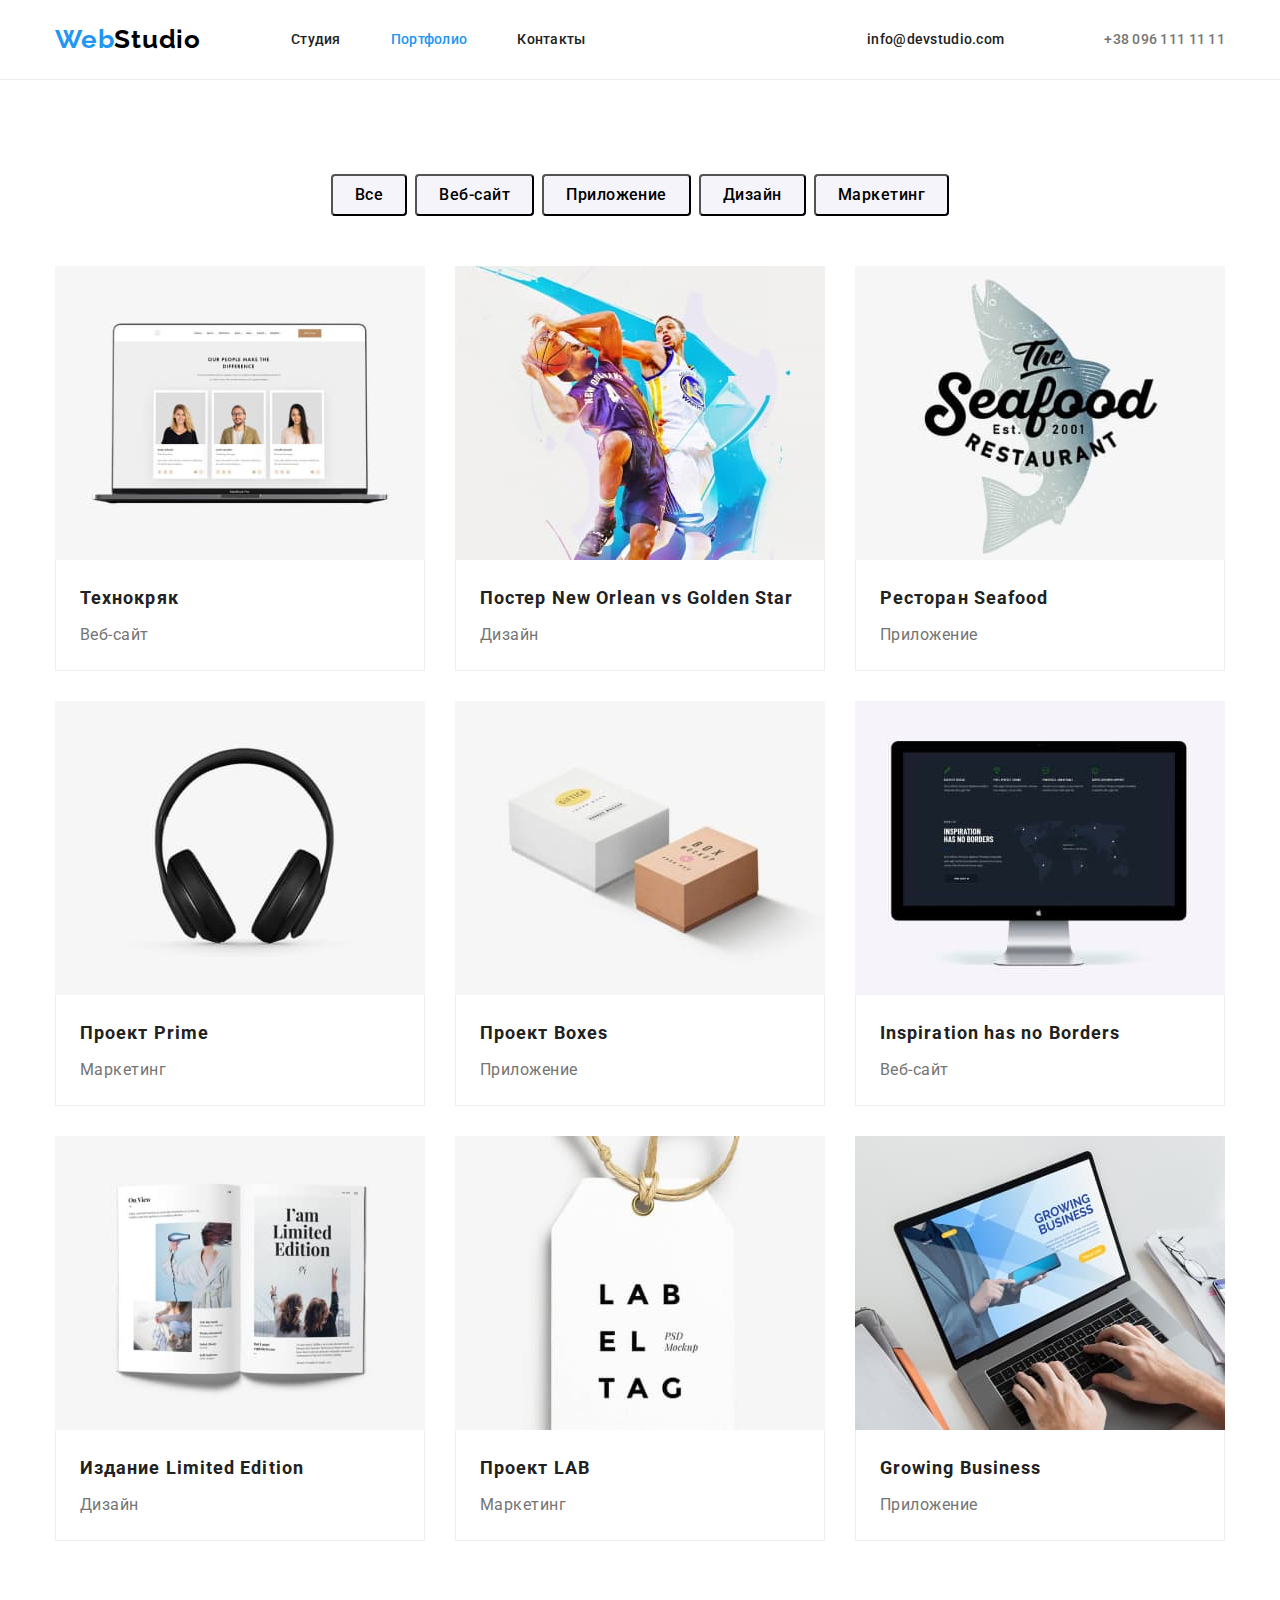
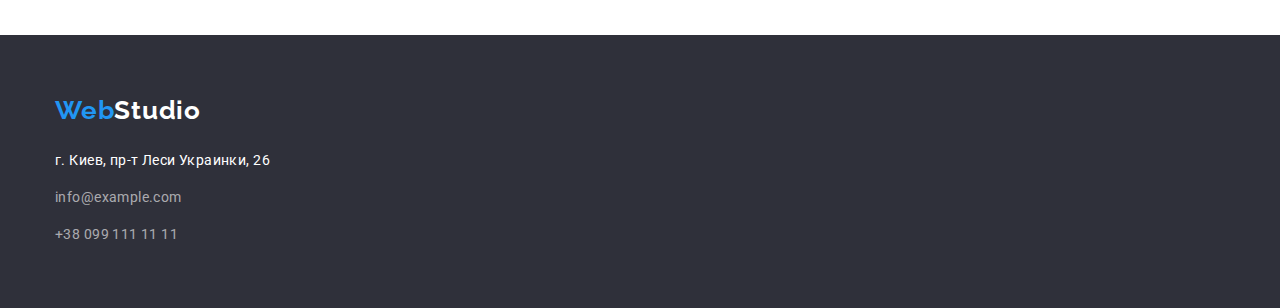
==== commit 989be929: "modified" ====
--- a/portfolio.html
+++ b/portfolio.html
@@ -15,49 +15,50 @@
     />
   </head>
 
-  <body  class="body">
-    
-      <!--Шапка сайта-->
-      <header class="head">
-        <div class="container">
-          <div class="top-head">
-            <h3 class="logo">
-              <a href="./index.html"
-                ><span class="first-logo">Web</span
-                ><span class="second-logo">Studio</span></a
-              >
-            </h3>
-
-            <nav>
-              <ul class="menu">
-                <li><a class="menu-link" href="./index.html">Студия</a></li>
-                <li>
-                  <a class="menu-link, activ" href="./portfolio.html">Портфолио</a>
-                </li>
-                <li><a class="menu-link" href="#">Контакты</a></li>
-              </ul>
-            </nav>
-
-            <ul class="menu-tel">
+  <body class="body">
+    <!--Шапка сайта-->
+    <header class="head">
+      <div class="container">
+        <div class="top-head">
+          <h3 class="logo">
+            <a href="./index.html"
+              ><span class="first-logo">Web</span
+              ><span class="second-logo">Studio</span></a
+            >
+          </h3>
+
+          <nav>
+            <ul class="menu">
+              <li><a class="menu-link" href="./index.html">Студия</a></li>
               <li>
-                <a class="menu-link" href="mailto:info@devstudio.com"
-                  >info@devstudio.com</a
+                <a class="menu-link, activ" href="./portfolio.html"
+                  >Портфолио</a
                 >
               </li>
-              <li></li>
-              <li>
-                <a class="menu-number" href="tel:+380961111111"
-                  >+38 096 111 11 11</a
-                >
-              </li>
+              <li><a class="menu-link" href="#">Контакты</a></li>
             </ul>
-          </div>
+          </nav>
+
+          <ul class="menu-tel">
+            <li>
+              <a class="menu-link" href="mailto:info@devstudio.com"
+                >info@devstudio.com</a
+              >
+            </li>
+            <li></li>
+            <li>
+              <a class="menu-number" href="tel:+380961111111"
+                >+38 096 111 11 11</a
+              >
+            </li>
+          </ul>
         </div>
-      </header>
-
-      <!--Портфолио-->
-      <main class="portfolio-main">
-        <div class="section">
+      </div>
+    </header>
+
+    <!--Портфолио-->
+    <main class="portfolio-main">
+      <div class="section">
         <div class="container">
           <ul class="portfolio-menu">
             <li><button class="portfolio-button" type="button">Все</button></li>
@@ -76,128 +77,137 @@
           </ul>
 
           <ul class="portfolio">
-            <li><a href="#">
-              <img
-                class="portfolio-foto"
-                src="./images/img1.jpg"
-                alt="лептоп"
-              />
-              <div class="portfolio-title">
-              <h3>Технокряк</h3>
-              <p>Веб-сайт</p>
-            </div>
-            </a>
-            </li>
-            <li><a href="#">
-              <img
-                class="portfolio-foto"
-                src="./images/img2.jpg"
-                alt="баскетболисты"
-              />
-              <div class="portfolio-title">
-              <h3>Постер New Orlean vs Golden Star</h3>
-              <p>Дизайн</p>
-            </div>
-            </a>
-            </li>
-            <li><a href="#">
-              <img
-                class="portfolio-foto"
-                src="./images/img3.jpg"
-                alt="ресторанный лейбл"
-              />
-              <div class="portfolio-title">
-              <h3>Ресторан Seafood</h3>
-              <p>Приложение</p>
-            </div>
-            </a>
-            </li>
-            <li><a href="#">
-              <img
-                class="portfolio-foto"
-                src="./images/img4.jpg"
-                alt="наушники"
-              />
-              <div class="portfolio-title">
-              <h3>Проект Prime</h3>
-              <p>Маркетинг</p>
-            </div>
-            </a>
-            </li>
-            <li><a href="#">
-              <img
-                class="portfolio-foto"
-                src="./images/img5.jpg"
-                alt="две коробки"
-              />
-              <div class="portfolio-title">
-              <h3>Проект Boxes</h3>
-              <p>Приложение</p>
-            </div>
-            </a>
-            </li>
-            <li><a href="#">
-              <img
-                class="portfolio-foto"
-                src="./images/img6.jpg"
-                alt="монитор"
-              />
-              <div class="portfolio-title">
-              <h3>Inspiration has no Borders</h3>
-              <p>Веб-сайт</p>
-            </div>
-            </a>
-            </li>
-            <li><a href="#">
-              <img
-                class="portfolio-foto"
-                src="./images/img7.jpg"
-                alt="буклет"
-              />
-              <div class="portfolio-title">
-              <h3>Издание Limited Edition</h3>
-              <p>Дизайн</p>
-            </div>
-            </a>
-            </li>
-            <li><a href="#">
-              <img class="portfolio-foto" src="./images/img8.jpg" alt="лейбл" />
-              <div class="portfolio-title">
-              <h3>Проект LAB</h3>
-              <p>Маркетинг</p>
-              </div>
-            </a>
-            </li>
-            <li><a href="">
-              <img
-                class="portfolio-foto"
-                src="./images/img9.jpg"
-                alt="ноутбук"
-              />
-              <div class="portfolio-title">
-              <h3>Growing Business</h3>
-              <p>Приложение</p>
-            </div>
-            </a>
+            <li>
+              <a href="#">
+                <img
+                  class="portfolio-foto"
+                  src="./images/img1.jpg"
+                  alt="лептоп"
+                />
+                <div class="portfolio-title">
+                  <h3>Технокряк</h3>
+                  <p>Веб-сайт</p>
+                </div>
+              </a>
+            </li>
+            <li>
+              <a href="#">
+                <img
+                  class="portfolio-foto"
+                  src="./images/img2.jpg"
+                  alt="баскетболисты"
+                />
+                <div class="portfolio-title">
+                  <h3>Постер New Orlean vs Golden Star</h3>
+                  <p>Дизайн</p>
+                </div>
+              </a>
+            </li>
+            <li>
+              <a href="#">
+                <img
+                  class="portfolio-foto"
+                  src="./images/img3.jpg"
+                  alt="ресторанный лейбл"
+                />
+                <div class="portfolio-title">
+                  <h3>Ресторан Seafood</h3>
+                  <p>Приложение</p>
+                </div>
+              </a>
+            </li>
+            <li>
+              <a href="#">
+                <img
+                  class="portfolio-foto"
+                  src="./images/img4.jpg"
+                  alt="наушники"
+                />
+                <div class="portfolio-title">
+                  <h3>Проект Prime</h3>
+                  <p>Маркетинг</p>
+                </div>
+              </a>
+            </li>
+            <li>
+              <a href="#">
+                <img
+                  class="portfolio-foto"
+                  src="./images/img5.jpg"
+                  alt="две коробки"
+                />
+                <div class="portfolio-title">
+                  <h3>Проект Boxes</h3>
+                  <p>Приложение</p>
+                </div>
+              </a>
+            </li>
+            <li>
+              <a href="#">
+                <img
+                  class="portfolio-foto"
+                  src="./images/img6.jpg"
+                  alt="монитор"
+                />
+                <div class="portfolio-title">
+                  <h3>Inspiration has no Borders</h3>
+                  <p>Веб-сайт</p>
+                </div>
+              </a>
+            </li>
+            <li>
+              <a href="#">
+                <img
+                  class="portfolio-foto"
+                  src="./images/img7.jpg"
+                  alt="буклет"
+                />
+                <div class="portfolio-title">
+                  <h3>Издание Limited Edition</h3>
+                  <p>Дизайн</p>
+                </div>
+              </a>
+            </li>
+            <li>
+              <a href="#">
+                <img
+                  class="portfolio-foto"
+                  src="./images/img8.jpg"
+                  alt="лейбл"
+                />
+                <div class="portfolio-title">
+                  <h3>Проект LAB</h3>
+                  <p>Маркетинг</p>
+                </div>
+              </a>
+            </li>
+            <li>
+              <a href="">
+                <img
+                  class="portfolio-foto"
+                  src="./images/img9.jpg"
+                  alt="ноутбук"
+                />
+                <div class="portfolio-title">
+                  <h3>Growing Business</h3>
+                  <p>Приложение</p>
+                </div>
+              </a>
             </li>
           </ul>
         </div>
-        </div>
-      </main>
-
-      <!-- Подвал -->
-     
-      
+      </div>
+    </main>
+
+    <!-- Подвал -->
+
     <footer class="footer">
       <div class="container">
-        
-        
-            <a  class="logo second" href="#"
-              ><span class="first-logo">Web</span
-              ><span class="second-logo-footer">Studio</span></a
-            >
-        
-    
+        <a class="logo second" href="#"
+          ><span class="first-logo">Web</span
+          ><span class="second-logo-footer">Studio</span></a
+        >
+
         <address>
           <ul class="footer-adress">
             <li>
@@ -222,4 +232,5 @@
         </address>
       </div>
     </footer>
+  </body>
 </html>
--- a/style.css/style.css
+++ b/style.css/style.css
@@ -314,21 +314,32 @@
   background-color: var(--background-hero);
 }
 
+address{
+  all: initial;
+}
+
+
 .second {
   display: inline-block;
 
   margin-bottom: 20px;
 }
-
-.footer-adress {
-  padding-left: 0;
+.footer-adress{ 
+  font-family: var(--mainfont);}
+
+
+
+.footer-adress>li{
+  margin-bottom: 9px;
+}
+.footer-adress>li:last-child{
+  margin-bottom: 0;
 }
 
 .footer-adress-str {
   display: inline-block;
-  margin-bottom: 9px;
-
-  font-style: normal;
+
+  
   font-weight: 400;
   font-size: 14px;
   line-height: 2;
@@ -343,20 +354,19 @@
 }
 
 .footer-mail {
+  display: inline-block;
+  
   font-weight: 400;
   font-size: 14px;
   line-height: 2;
   letter-spacing: 0.03em;
 
   color: rgba(255, 255, 255, 0.6);
-}
-.footer-mail {
-  margin-bottom: 9px;
-  display: inline-block;
-}
-.footer-mail[href^="tel:+380991111111"] {
-  margin-bottom: 0;
-}
+
+
+}
+
+
 
 .footer-mail:hover,
 .footer-mail:focus {
@@ -382,6 +392,9 @@
 .portfolio-title {
   padding-top: 20px;
   padding-bottom: 20px;
+  padding-left: 24px;
+  padding-right: 24px;
+  
 
   background: #ffffff;
   border-left: 1px solid #eeeeee;
@@ -390,7 +403,6 @@
 }
 .portfolio-title h3 {
   margin-bottom: 4px;
-  margin-left: 24px;
 
   font-family: var(--mainfont);
   font-weight: 700;
@@ -400,8 +412,6 @@
   color: var(--text-color);
 }
 .portfolio-title p {
-  margin-left: 24px;
-
   font-family: var(--mainfont);
   font-weight: 400;
   font-size: 16px;
@@ -422,12 +432,12 @@
   justify-content: center;
   gap: 8px;
   margin-top: 0;
+  margin-bottom: 50px;
 }
 
 .portfolio-button {
   padding: 6px 22px;
   margin-top: 0;
-  margin-bottom: 50px;
   border-radius: 4px;
 
   font-family: "Roboto";
